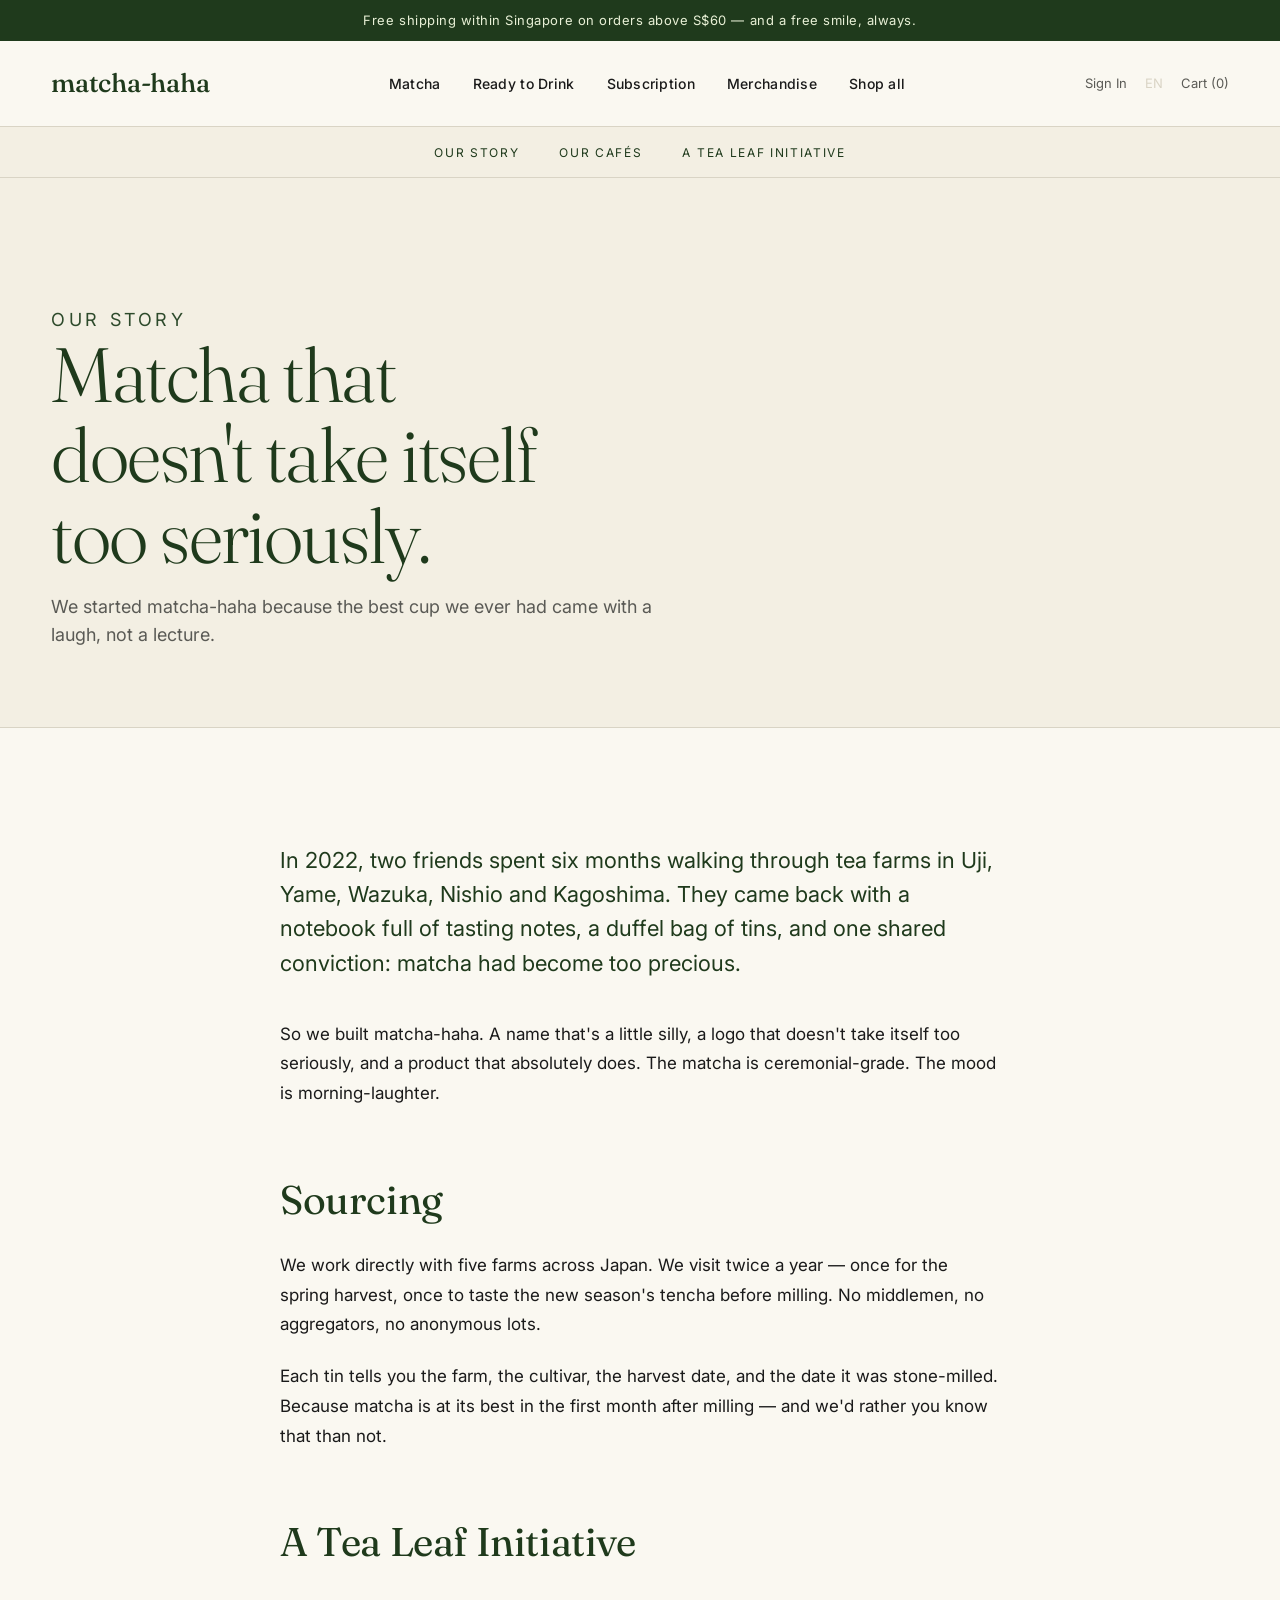
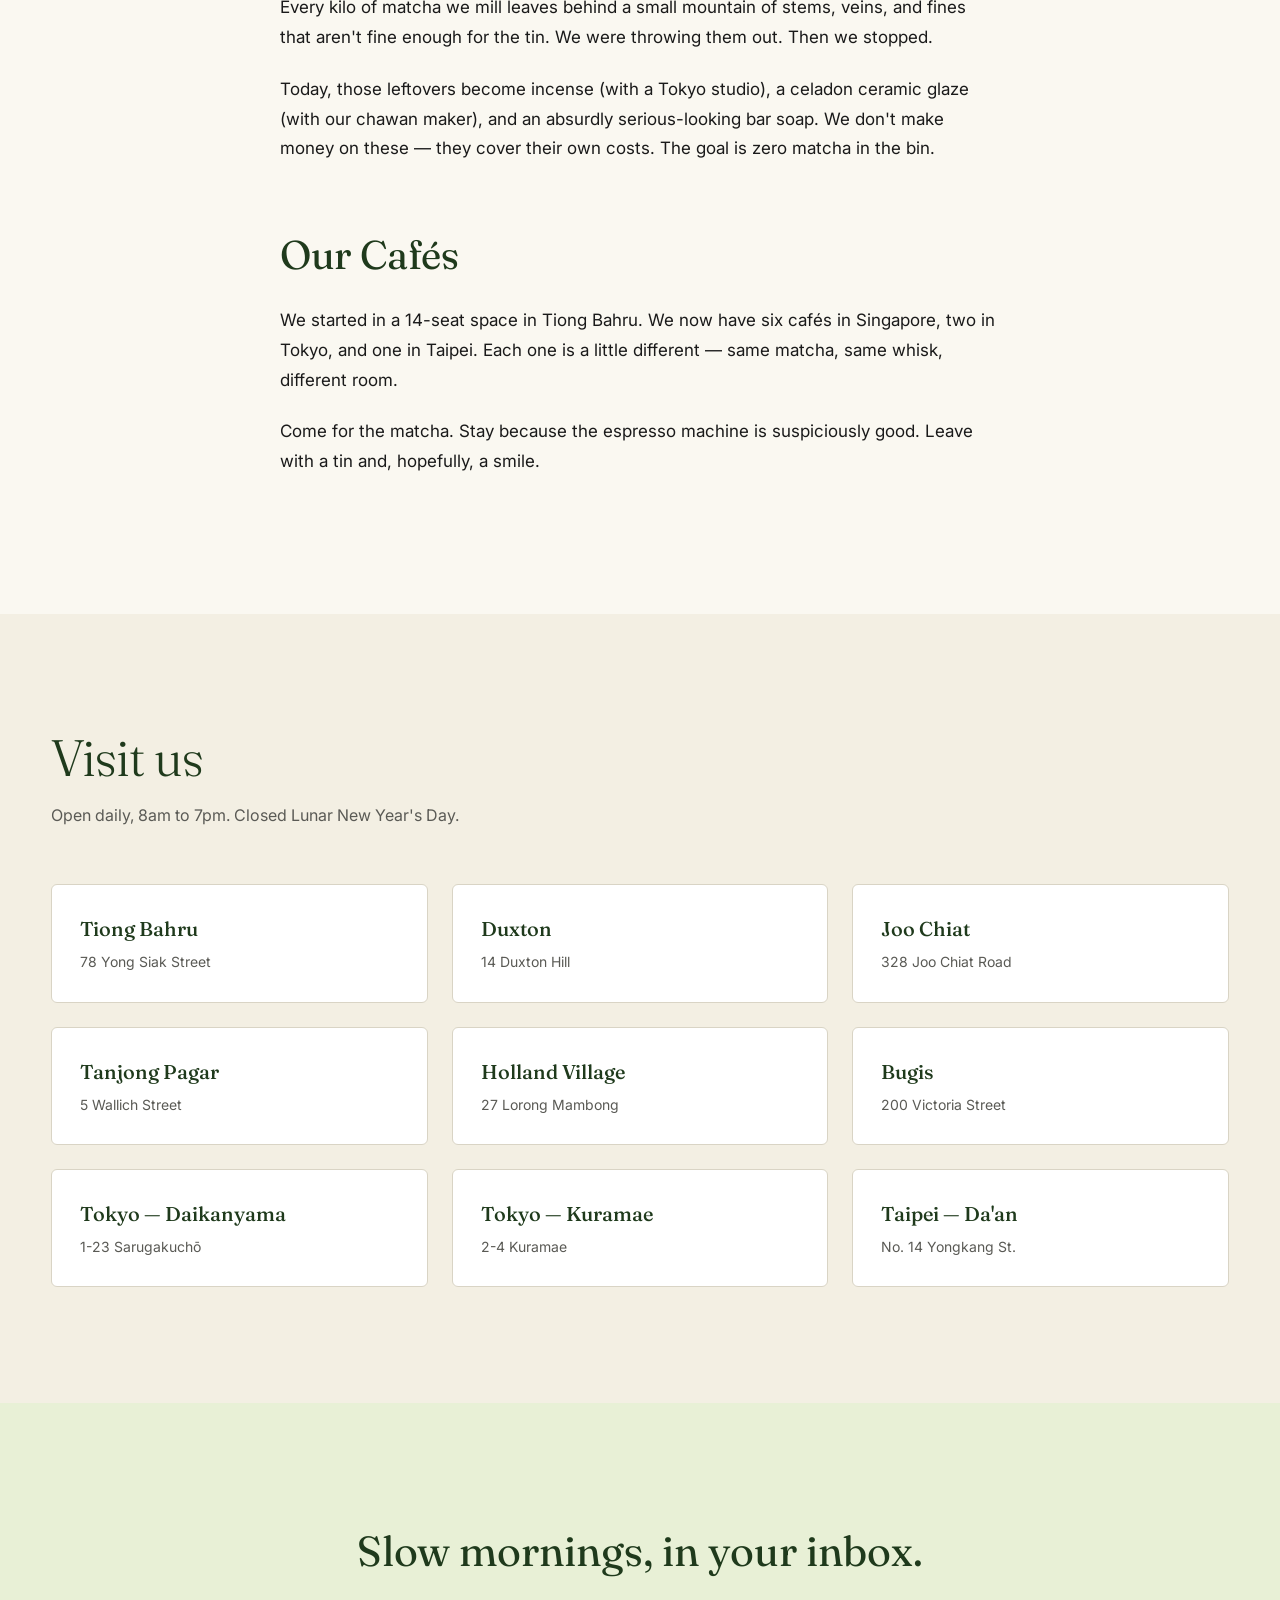
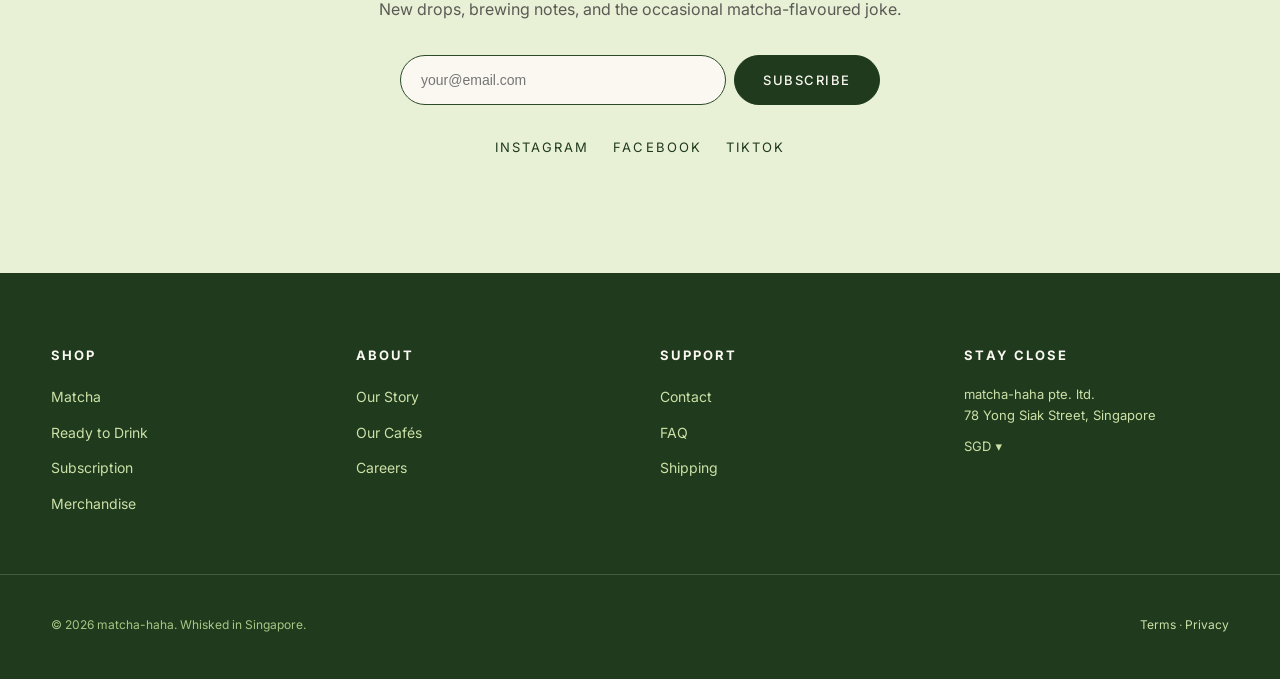
==== about.html @ e5ec3245 "first commit" ====
<!DOCTYPE html>
<html lang="en">
<head>
<meta charset="UTF-8" />
<meta name="viewport" content="width=device-width, initial-scale=1.0" />
<title>Our Story — matcha-haha</title>
<meta name="description" content="The story behind matcha-haha: sourcing, sustainability, and the cafés we call home." />
<link rel="preconnect" href="https://fonts.googleapis.com" />
<link rel="preconnect" href="https://fonts.gstatic.com" crossorigin />
<link href="https://fonts.googleapis.com/css2?family=Inter:wght@300;400;500;600;700&family=Fraunces:opsz,wght@9..144,300;9..144,400;9..144,500&display=swap" rel="stylesheet" />
<link rel="stylesheet" href="css/styles.css" />
</head>
<body>

<div class="announcement">
  <p>Free shipping within Singapore on orders above S$60 — and a free smile, always.</p>
</div>

<header class="site-header">
  <div class="container header-inner">
    <a href="index.html" class="logo">matcha-haha</a>
    <nav class="primary-nav" aria-label="Primary">
      <ul>
        <li><a href="shop.html">Matcha</a></li>
        <li><a href="shop.html#ready">Ready to Drink</a></li>
        <li><a href="subscriptions.html">Subscription</a></li>
        <li><a href="shop.html#merch">Merchandise</a></li>
        <li><a href="shop.html">Shop all</a></li>
      </ul>
    </nav>
    <div class="header-utils">
      <a id="auth-link" href="signin.html" class="util-link">Sign In</a>
      <span class="util-divider">EN</span>
      <a href="#" class="util-link cart">Cart (0)</a>
    </div>
  </div>
  <nav class="secondary-nav">
    <div class="container">
      <ul>
        <li><a href="about.html">Our Story</a></li>
        <li><a href="about.html#cafes">Our Cafés</a></li>
        <li><a href="about.html#sustainability">A Tea Leaf Initiative</a></li>
      </ul>
    </div>
  </nav>
</header>

<section class="page-header">
  <div class="container">
    <p class="eyebrow">Our Story</p>
    <h1>Matcha that<br/>doesn't take itself<br/>too seriously.</h1>
    <p>We started matcha-haha because the best cup we ever had came with a laugh, not a lecture.</p>
  </div>
</section>

<section class="section">
  <div class="container">
    <div class="prose">
      <p class="lead">In 2022, two friends spent six months walking through tea farms in Uji, Yame, Wazuka, Nishio and Kagoshima. They came back with a notebook full of tasting notes, a duffel bag of tins, and one shared conviction: matcha had become too precious.</p>

      <p>So we built matcha-haha. A name that's a little silly, a logo that doesn't take itself too seriously, and a product that absolutely does. The matcha is ceremonial-grade. The mood is morning-laughter.</p>

      <h2>Sourcing</h2>
      <p>We work directly with five farms across Japan. We visit twice a year — once for the spring harvest, once to taste the new season's tencha before milling. No middlemen, no aggregators, no anonymous lots.</p>
      <p>Each tin tells you the farm, the cultivar, the harvest date, and the date it was stone-milled. Because matcha is at its best in the first month after milling — and we'd rather you know that than not.</p>

      <h2 id="sustainability">A Tea Leaf Initiative</h2>
      <p>Every kilo of matcha we mill leaves behind a small mountain of stems, veins, and fines that aren't fine enough for the tin. We were throwing them out. Then we stopped.</p>
      <p>Today, those leftovers become incense (with a Tokyo studio), a celadon ceramic glaze (with our chawan maker), and an absurdly serious-looking bar soap. We don't make money on these — they cover their own costs. The goal is zero matcha in the bin.</p>

      <h2 id="cafes">Our Cafés</h2>
      <p>We started in a 14-seat space in Tiong Bahru. We now have six cafés in Singapore, two in Tokyo, and one in Taipei. Each one is a little different — same matcha, same whisk, different room.</p>
      <p>Come for the matcha. Stay because the espresso machine is suspiciously good. Leave with a tin and, hopefully, a smile.</p>
    </div>
  </div>
</section>

<section class="section section-alt" id="cafes-grid">
  <div class="container">
    <header class="section-head">
      <h2 class="section-title">Visit us</h2>
      <p class="section-sub">Open daily, 8am to 7pm. Closed Lunar New Year's Day.</p>
    </header>

    <div class="store-grid">
      <div class="store-card"><h4>Tiong Bahru</h4><p>78 Yong Siak Street</p></div>
      <div class="store-card"><h4>Duxton</h4><p>14 Duxton Hill</p></div>
      <div class="store-card"><h4>Joo Chiat</h4><p>328 Joo Chiat Road</p></div>
      <div class="store-card"><h4>Tanjong Pagar</h4><p>5 Wallich Street</p></div>
      <div class="store-card"><h4>Holland Village</h4><p>27 Lorong Mambong</p></div>
      <div class="store-card"><h4>Bugis</h4><p>200 Victoria Street</p></div>
      <div class="store-card"><h4>Tokyo — Daikanyama</h4><p>1-23 Sarugakuchō</p></div>
      <div class="store-card"><h4>Tokyo — Kuramae</h4><p>2-4 Kuramae</p></div>
      <div class="store-card"><h4>Taipei — Da'an</h4><p>No. 14 Yongkang St.</p></div>
    </div>
  </div>
</section>

<section class="newsletter">
  <div class="container">
    <h2>Slow mornings, in your inbox.</h2>
    <p>New drops, brewing notes, and the occasional matcha-flavoured joke.</p>
    <form class="newsletter-form" onsubmit="event.preventDefault(); alert('Subscribed! (demo)');">
      <input type="email" placeholder="your@email.com" required />
      <button type="submit" class="btn btn-primary">Subscribe</button>
    </form>
    <div class="socials">
      <a href="#">Instagram</a>
      <a href="#">Facebook</a>
      <a href="#">TikTok</a>
    </div>
  </div>
</section>

<footer class="site-footer">
  <div class="container footer-grid">
    <div>
      <h5>Shop</h5>
      <ul>
        <li><a href="shop.html">Matcha</a></li>
        <li><a href="shop.html#ready">Ready to Drink</a></li>
        <li><a href="subscriptions.html">Subscription</a></li>
        <li><a href="shop.html#merch">Merchandise</a></li>
      </ul>
    </div>
    <div>
      <h5>About</h5>
      <ul>
        <li><a href="about.html">Our Story</a></li>
        <li><a href="about.html#cafes">Our Cafés</a></li>
        <li><a href="#">Careers</a></li>
      </ul>
    </div>
    <div>
      <h5>Support</h5>
      <ul>
        <li><a href="#">Contact</a></li>
        <li><a href="#">FAQ</a></li>
        <li><a href="#">Shipping</a></li>
      </ul>
    </div>
    <div>
      <h5>Stay close</h5>
      <p class="muted">matcha-haha pte. ltd.<br/>78 Yong Siak Street, Singapore</p>
      <p class="muted">SGD ▾</p>
    </div>
  </div>
  <div class="container footer-bottom">
    <p>© 2026 matcha-haha. Whisked in Singapore.</p>
    <p><a href="#">Terms</a> · <a href="#">Privacy</a></p>
  </div>
</footer>

<script type="module" src="js/header.js"></script>
<script src="js/script.js"></script>
</body>
</html>
---- css/styles.css ----
/* ============================================
   matcha-haha — minimalist matcha brand site
   Inspired by alchemist.global layout
   ============================================ */

:root {
  --green-900: #1f3a1c;
  --green-700: #2d4a2b;
  --green-600: #3f6b3a;
  --green-500: #557b3b;
  --green-400: #7ea25a;
  --green-300: #a8c686;
  --green-200: #cde0a8;
  --green-100: #e8f0d6;
  --cream:     #faf8f1;
  --paper:     #f3efe3;
  --ink:       #1a1a1a;
  --ink-muted: #5a5a55;
  --line:      #d9d4c5;
  --white:     #ffffff;

  --font-sans:  'Inter', system-ui, -apple-system, sans-serif;
  --font-serif: 'Fraunces', Georgia, serif;

  --max-w: 1280px;
  --gutter: clamp(20px, 4vw, 56px);
}

/* ---------- Reset ---------- */
*, *::before, *::after { box-sizing: border-box; }
html, body { margin: 0; padding: 0; }
img { max-width: 100%; display: block; }
a { color: inherit; text-decoration: none; }
button { font: inherit; cursor: pointer; }
ul { list-style: none; padding: 0; margin: 0; }

body {
  font-family: var(--font-sans);
  font-size: 16px;
  line-height: 1.6;
  color: var(--ink);
  background: var(--cream);
  -webkit-font-smoothing: antialiased;
}

.container {
  max-width: var(--max-w);
  margin: 0 auto;
  padding: 0 var(--gutter);
}

/* ---------- Announcement ---------- */
.announcement {
  background: var(--green-900);
  color: var(--green-100);
  text-align: center;
  font-size: 13px;
  letter-spacing: 0.04em;
  padding: 10px 16px;
}
.announcement p { margin: 0; }

/* ---------- Header ---------- */
.site-header {
  background: var(--cream);
  border-bottom: 1px solid var(--line);
  position: sticky;
  top: 0;
  z-index: 100;
}
.header-inner {
  display: grid;
  grid-template-columns: auto 1fr auto;
  align-items: center;
  gap: 32px;
  padding: 22px var(--gutter);
}
.logo {
  font-family: var(--font-serif);
  font-size: 26px;
  font-weight: 500;
  letter-spacing: -0.01em;
  color: var(--green-900);
}
.primary-nav ul {
  display: flex;
  justify-content: center;
  gap: 32px;
}
.primary-nav a {
  font-size: 14px;
  font-weight: 500;
  letter-spacing: 0.02em;
  color: var(--ink);
  position: relative;
}
.primary-nav a:hover { color: var(--green-700); }
.primary-nav a:hover::after {
  content: '';
  position: absolute;
  left: 0; right: 0; bottom: -6px;
  height: 1.5px;
  background: var(--green-700);
}
.header-utils {
  display: flex;
  align-items: center;
  gap: 18px;
  font-size: 13px;
  color: var(--ink-muted);
}
.util-link:hover { color: var(--green-700); }
.util-divider { color: var(--line); }

.secondary-nav {
  border-top: 1px solid var(--line);
  background: var(--paper);
}
.secondary-nav ul {
  display: flex;
  justify-content: center;
  gap: 40px;
  padding: 12px 0;
}
.secondary-nav a {
  font-size: 12px;
  text-transform: uppercase;
  letter-spacing: 0.14em;
  color: var(--ink-muted);
}
.secondary-nav a:hover { color: var(--green-700); }

/* ---------- Hero ---------- */
.hero {
  position: relative;
  min-height: 78vh;
  display: flex;
  align-items: center;
  background:
    radial-gradient(ellipse at 70% 30%, rgba(168,198,134,0.55), transparent 60%),
    radial-gradient(ellipse at 20% 70%, rgba(63,107,58,0.4), transparent 55%),
    linear-gradient(180deg, var(--green-200), var(--green-400) 100%);
  color: var(--white);
  overflow: hidden;
}
.hero::before {
  content: '';
  position: absolute;
  inset: 0;
  background: radial-gradient(circle at 50% 50%, transparent 0%, rgba(31,58,28,0.35) 100%);
  pointer-events: none;
}
.hero-inner {
  position: relative;
  max-width: var(--max-w);
  margin: 0 auto;
  padding: 80px var(--gutter);
  width: 100%;
}
.hero-eyebrow {
  font-size: 13px;
  text-transform: uppercase;
  letter-spacing: 0.2em;
  margin: 0 0 24px;
  opacity: 0.9;
}
.hero-title {
  font-family: var(--font-serif);
  font-weight: 300;
  font-size: clamp(36px, 5.5vw, 72px);
  line-height: 1.08;
  letter-spacing: -0.02em;
  margin: 0 0 40px;
  max-width: 900px;
}

/* ---------- Buttons ---------- */
.btn {
  display: inline-block;
  padding: 14px 28px;
  font-size: 13px;
  font-weight: 500;
  letter-spacing: 0.12em;
  text-transform: uppercase;
  border-radius: 999px;
  border: 1.5px solid transparent;
  transition: all 0.2s ease;
  cursor: pointer;
}
.btn-primary {
  background: var(--green-900);
  color: var(--cream);
  border-color: var(--green-900);
}
.btn-primary:hover {
  background: var(--green-700);
  border-color: var(--green-700);
}
.btn-ghost {
  background: transparent;
  border-color: var(--ink);
  color: var(--ink);
}
.btn-ghost:hover {
  background: var(--ink);
  color: var(--cream);
}
.btn-light {
  background: var(--cream);
  color: var(--green-900);
  border-color: var(--cream);
}
.btn-light:hover {
  background: var(--green-100);
  border-color: var(--green-100);
}

/* ---------- Sections ---------- */
.section {
  padding: clamp(64px, 9vw, 120px) 0;
}
.section-alt { background: var(--paper); }
.section-dark {
  background: var(--green-900);
  color: var(--cream);
}
.section-dark .section-title { color: var(--cream); }

.section-head {
  margin-bottom: 56px;
  max-width: 720px;
}
.section-head.center {
  margin-left: auto;
  margin-right: auto;
  text-align: center;
}
.section-title {
  font-family: var(--font-serif);
  font-weight: 300;
  font-size: clamp(30px, 4vw, 52px);
  line-height: 1.12;
  letter-spacing: -0.02em;
  color: var(--green-900);
  margin: 0 0 16px;
}
.section-title.light { color: var(--cream); }
.section-sub {
  font-size: 16px;
  color: var(--ink-muted);
  margin: 0;
  max-width: 560px;
}
.eyebrow {
  font-size: 12px;
  text-transform: uppercase;
  letter-spacing: 0.2em;
  color: var(--green-700);
  margin: 0 0 16px;
}
.eyebrow.light { color: var(--green-300); }
.section-cta { margin-top: 56px; text-align: center; }

/* ---------- Product Grid ---------- */
.product-grid {
  display: grid;
  grid-template-columns: repeat(3, 1fr);
  gap: 48px 32px;
}
.product-card {
  display: flex;
  flex-direction: column;
}
.product-image {
  aspect-ratio: 1 / 1;
  border-radius: 4px;
  margin-bottom: 20px;
  background: var(--green-200);
  position: relative;
  overflow: hidden;
}
.product-image::after {
  content: '';
  position: absolute;
  inset: 0;
  background:
    radial-gradient(circle at 30% 30%, rgba(255,255,255,0.15), transparent 50%),
    radial-gradient(circle at 70% 80%, rgba(0,0,0,0.15), transparent 50%);
}
.product-origin {
  font-size: 12px;
  text-transform: uppercase;
  letter-spacing: 0.14em;
  color: var(--ink-muted);
  margin: 0 0 8px;
}
.product-name {
  font-family: var(--font-serif);
  font-weight: 400;
  font-size: 24px;
  letter-spacing: -0.01em;
  margin: 0 0 8px;
  color: var(--green-900);
}
.product-notes {
  font-style: italic;
  color: var(--green-700);
  margin: 0 0 12px;
  font-size: 14px;
}
.product-desc {
  font-size: 14px;
  color: var(--ink-muted);
  line-height: 1.55;
  margin: 0 0 16px;
}
.product-price {
  font-size: 15px;
  font-weight: 500;
  margin: auto 0 0;
  color: var(--ink);
}

/* ---------- Split Sections ---------- */
.split {
  display: grid;
  grid-template-columns: 1fr 1fr;
  gap: clamp(40px, 6vw, 96px);
  align-items: center;
}
.split.reverse .split-image { order: 1; }
.split-text p { color: var(--ink-muted); max-width: 480px; margin-bottom: 32px; }
.split-image {
  aspect-ratio: 4 / 3;
  border-radius: 6px;
  position: relative;
  overflow: hidden;
}
.split-image::after {
  content: '';
  position: absolute;
  inset: 0;
  background:
    radial-gradient(circle at 20% 30%, rgba(255,255,255,0.2), transparent 55%),
    radial-gradient(circle at 80% 80%, rgba(0,0,0,0.2), transparent 55%);
}

/* ---------- Subscription Grid ---------- */
.sub-grid {
  display: grid;
  grid-template-columns: 1fr 1fr;
  gap: 32px;
  max-width: 920px;
  margin: 0 auto;
}
.sub-card {
  background: rgba(255,255,255,0.05);
  border: 1px solid rgba(232,240,214,0.18);
  border-radius: 10px;
  padding: 48px 40px;
  text-align: center;
}
.sub-card h3 {
  font-family: var(--font-serif);
  font-weight: 400;
  font-size: 28px;
  margin: 0 0 16px;
}
.sub-card p {
  color: var(--green-200);
  font-size: 15px;
  margin: 0 0 16px;
}
.sub-price {
  font-size: 14px !important;
  color: var(--green-100) !important;
  margin-bottom: 28px !important;
  letter-spacing: 0.04em;
}

/* ---------- Store Grid ---------- */
.store-grid {
  display: grid;
  grid-template-columns: repeat(3, 1fr);
  gap: 24px;
}
.store-card {
  border: 1px solid var(--line);
  border-radius: 6px;
  padding: 28px;
  background: var(--white);
  transition: all 0.2s ease;
}
.store-card:hover {
  border-color: var(--green-700);
  transform: translateY(-2px);
}
.store-card h4 {
  font-family: var(--font-serif);
  font-weight: 500;
  font-size: 20px;
  margin: 0 0 6px;
  color: var(--green-900);
}
.store-card p {
  font-size: 14px;
  color: var(--ink-muted);
  margin: 0;
}

/* ---------- Newsletter ---------- */
.newsletter {
  background: var(--green-100);
  padding: clamp(64px, 9vw, 120px) 0;
  text-align: center;
}
.newsletter h2 {
  font-family: var(--font-serif);
  font-weight: 400;
  font-size: clamp(28px, 3.5vw, 42px);
  color: var(--green-900);
  margin: 0 0 12px;
}
.newsletter p {
  color: var(--ink-muted);
  margin: 0 0 32px;
}
.newsletter-form {
  display: flex;
  justify-content: center;
  gap: 8px;
  max-width: 480px;
  margin: 0 auto 32px;
}
.newsletter-form input {
  flex: 1;
  padding: 14px 20px;
  font-size: 14px;
  border: 1.5px solid var(--green-700);
  border-radius: 999px;
  background: var(--cream);
  color: var(--ink);
  outline: none;
}
.newsletter-form input:focus { border-color: var(--green-900); }
.socials {
  display: flex;
  justify-content: center;
  gap: 24px;
  font-size: 13px;
  text-transform: uppercase;
  letter-spacing: 0.16em;
  color: var(--green-900);
}
.socials a:hover { color: var(--green-600); }

/* ---------- Footer ---------- */
.site-footer {
  background: var(--green-900);
  color: var(--green-100);
  padding: 72px 0 32px;
}
.footer-grid {
  display: grid;
  grid-template-columns: repeat(4, 1fr);
  gap: 40px;
  padding-bottom: 48px;
  border-bottom: 1px solid rgba(232,240,214,0.18);
}
.footer-grid h5 {
  font-size: 13px;
  text-transform: uppercase;
  letter-spacing: 0.16em;
  margin: 0 0 18px;
  color: var(--cream);
}
.footer-grid ul li { margin-bottom: 10px; }
.footer-grid a {
  color: var(--green-200);
  font-size: 14px;
}
.footer-grid a:hover { color: var(--cream); }
.muted {
  color: var(--green-200);
  font-size: 13px;
  margin: 0 0 10px;
  line-height: 1.6;
}
.footer-bottom {
  display: flex;
  justify-content: space-between;
  align-items: center;
  padding-top: 28px;
  font-size: 12px;
  color: var(--green-300);
}
.footer-bottom a { color: var(--green-200); }
.footer-bottom a:hover { color: var(--cream); }

/* ---------- Page header (interior pages) ---------- */
.page-header {
  padding: clamp(72px, 10vw, 140px) 0 clamp(40px, 6vw, 80px);
  background: var(--paper);
  border-bottom: 1px solid var(--line);
}
.page-header .eyebrow { color: var(--green-700); }
.page-header h1 {
  font-family: var(--font-serif);
  font-weight: 300;
  font-size: clamp(40px, 6vw, 80px);
  line-height: 1.05;
  letter-spacing: -0.02em;
  color: var(--green-900);
  margin: 0 0 16px;
  max-width: 900px;
}
.page-header p {
  font-size: 18px;
  color: var(--ink-muted);
  max-width: 640px;
  margin: 0;
}

/* ---------- Long-form / about ---------- */
.prose {
  max-width: 720px;
  margin: 0 auto;
  font-size: 17px;
  line-height: 1.75;
  color: var(--ink);
}
.prose h2 {
  font-family: var(--font-serif);
  font-weight: 400;
  font-size: clamp(28px, 3.5vw, 40px);
  color: var(--green-900);
  margin: 56px 0 16px;
  letter-spacing: -0.01em;
}
.prose p { margin: 0 0 22px; }
.prose .lead {
  font-size: 22px;
  line-height: 1.55;
  color: var(--green-900);
  margin-bottom: 40px;
}

/* ---------- Subscription detail (subs page) ---------- */
.sub-detail-grid {
  display: grid;
  grid-template-columns: 1fr 1fr;
  gap: 40px;
}
.sub-detail-card {
  background: var(--cream);
  border: 1px solid var(--line);
  border-radius: 10px;
  padding: 48px 40px;
}
.sub-detail-card h3 {
  font-family: var(--font-serif);
  font-weight: 400;
  font-size: 32px;
  margin: 0 0 12px;
  color: var(--green-900);
}
.sub-detail-card .sub-price {
  color: var(--ink) !important;
  font-size: 16px !important;
  margin: 8px 0 24px !important;
}
.sub-detail-card ul {
  margin: 24px 0 32px;
}
.sub-detail-card ul li {
  padding: 10px 0 10px 24px;
  border-bottom: 1px solid var(--line);
  font-size: 15px;
  position: relative;
  color: var(--ink);
}
.sub-detail-card ul li::before {
  content: '✿';
  position: absolute;
  left: 0;
  color: var(--green-500);
}

/* How-it-works */
.steps {
  display: grid;
  grid-template-columns: repeat(3, 1fr);
  gap: 32px;
}
.step {
  text-align: center;
  padding: 32px 16px;
}
.step .step-num {
  font-family: var(--font-serif);
  font-size: 56px;
  color: var(--green-400);
  line-height: 1;
  margin-bottom: 16px;
}
.step h4 {
  font-family: var(--font-serif);
  font-weight: 500;
  font-size: 22px;
  margin: 0 0 8px;
  color: var(--green-900);
}
.step p {
  font-size: 14px;
  color: var(--ink-muted);
  margin: 0;
}

/* Shop categories nav */
.shop-cats {
  display: flex;
  gap: 32px;
  padding: 24px 0;
  border-bottom: 1px solid var(--line);
  overflow-x: auto;
}
.shop-cats a {
  font-size: 13px;
  text-transform: uppercase;
  letter-spacing: 0.14em;
  color: var(--ink-muted);
  white-space: nowrap;
}
.shop-cats a:hover, .shop-cats a.active { color: var(--green-900); }

/* ---------- Auth Pages ---------- */
.auth-page {
  min-height: calc(100vh - 80px);
  display: flex;
  align-items: flex-start;
  justify-content: center;
  padding: clamp(40px, 8vw, 96px) var(--gutter);
  background: var(--paper);
}
.auth-card {
  width: 100%;
  max-width: 440px;
  background: var(--cream);
  border: 1px solid var(--line);
  border-radius: 10px;
  padding: 48px 40px;
}
.auth-card h1 {
  font-family: var(--font-serif);
  font-weight: 400;
  font-size: 36px;
  line-height: 1.1;
  letter-spacing: -0.01em;
  color: var(--green-900);
  margin: 0 0 28px;
}
.auth-card .eyebrow { margin-top: 0; }

.oauth-row {
  display: flex;
  flex-direction: column;
  gap: 10px;
  margin-bottom: 24px;
}
.oauth-btn {
  display: flex;
  align-items: center;
  justify-content: center;
  gap: 12px;
  width: 100%;
  padding: 14px 20px;
  font-size: 14px;
  font-weight: 500;
  border: 1.5px solid var(--ink);
  background: var(--cream);
  color: var(--ink);
  border-radius: 999px;
  cursor: pointer;
  transition: all 0.2s ease;
}
.oauth-btn:hover {
  background: var(--ink);
  color: var(--cream);
}
.oauth-icon {
  width: 22px;
  height: 22px;
  display: inline-flex;
  align-items: center;
  justify-content: center;
  background: var(--green-100);
  color: var(--green-900);
  border-radius: 50%;
  font-weight: 700;
  font-size: 13px;
}
.oauth-btn:hover .oauth-icon {
  background: var(--cream);
  color: var(--green-900);
}

.auth-divider {
  position: relative;
  text-align: center;
  margin: 20px 0;
  color: var(--ink-muted);
  font-size: 12px;
  text-transform: uppercase;
  letter-spacing: 0.18em;
}
.auth-divider::before,
.auth-divider::after {
  content: '';
  position: absolute;
  top: 50%;
  width: 38%;
  height: 1px;
  background: var(--line);
}
.auth-divider::before { left: 0; }
.auth-divider::after { right: 0; }
.auth-divider span { background: var(--cream); padding: 0 12px; }

.auth-form {
  display: flex;
  flex-direction: column;
  gap: 16px;
}
.auth-form label {
  display: flex;
  flex-direction: column;
  gap: 6px;
}
.auth-form label > span {
  font-size: 13px;
  color: var(--ink);
  font-weight: 500;
}
.auth-form input {
  padding: 12px 14px;
  font-size: 15px;
  font-family: inherit;
  border: 1.5px solid var(--line);
  border-radius: 6px;
  background: var(--white);
  outline: none;
  transition: border-color 0.15s ease;
}
.auth-form input:focus {
  border-color: var(--green-700);
}
.auth-form .btn { margin-top: 8px; }

.auth-error {
  background: #fde7e3;
  color: #8a2c1d;
  padding: 10px 14px;
  border-radius: 6px;
  font-size: 14px;
  margin: 0;
}
.auth-ok {
  background: var(--green-100);
  color: var(--green-900);
  padding: 10px 14px;
  border-radius: 6px;
  font-size: 14px;
  margin: 0;
}
.auth-helper {
  text-align: center;
  font-size: 13px;
  margin: 8px 0 0;
}
.auth-helper a { color: var(--green-700); text-decoration: underline; }
.auth-foot {
  text-align: center;
  margin: 28px 0 0;
  font-size: 14px;
  color: var(--ink-muted);
}
.auth-foot a { color: var(--green-700); font-weight: 500; }

/* ---------- Header authed state ---------- */
#auth-link.authed {
  color: var(--green-700);
  font-weight: 500;
}
#signout-link {
  color: var(--ink-muted);
}

/* ---------- Account dashboard ---------- */
.account-tabs {
  display: flex;
  flex-wrap: wrap;
  gap: 8px 4px;
  padding: 20px 0;
  border-bottom: 1px solid var(--line);
}
.account-tabs a {
  font-size: 13px;
  text-transform: uppercase;
  letter-spacing: 0.14em;
  color: var(--ink-muted);
  padding: 8px 14px;
  border-radius: 999px;
  transition: all 0.15s ease;
}
.account-tabs a:hover { color: var(--green-900); background: var(--paper); }
.account-tabs a.active {
  color: var(--cream);
  background: var(--green-900);
}
.account-tabs a.signout {
  margin-left: auto;
  color: var(--ink-muted);
}
.account-tabs a.signout:hover { color: #8a2c1d; }

.account-panel { display: none; }
.account-panel.active { display: block; }

.profile-grid {
  display: grid;
  grid-template-columns: repeat(2, 1fr);
  gap: 32px;
  max-width: 640px;
}
.profile-grid p:not(.eyebrow) {
  margin: 0;
  font-size: 17px;
  color: var(--ink);
}

.order-row, .sub-row, .fav-row {
  display: grid;
  grid-template-columns: 1fr auto auto;
  gap: 24px;
  align-items: center;
  padding: 20px 0;
  border-bottom: 1px solid var(--line);
}
.sub-row { grid-template-columns: 1fr auto; }
.fav-row { grid-template-columns: 1fr auto; }
.order-row p, .sub-row p, .fav-row p { margin: 0; }
.order-id {
  font-family: var(--font-serif);
  font-size: 18px;
  color: var(--green-900);
}
.order-status {
  font-size: 12px;
  text-transform: uppercase;
  letter-spacing: 0.14em;
  color: var(--green-700);
  background: var(--green-100);
  padding: 4px 12px;
  border-radius: 999px;
}
.order-total { font-weight: 500; font-size: 16px; }
.sub-row h4 {
  font-family: var(--font-serif);
  font-weight: 500;
  font-size: 20px;
  margin: 0 0 4px;
  color: var(--green-900);
}

/* ---------- Responsive ---------- */
@media (max-width: 960px) {
  .header-inner { grid-template-columns: auto auto; }
  .primary-nav { display: none; }
  .secondary-nav ul { gap: 20px; flex-wrap: wrap; justify-content: flex-start; }
  .product-grid { grid-template-columns: repeat(2, 1fr); }
  .split, .sub-grid, .sub-detail-grid { grid-template-columns: 1fr; }
  .split.reverse .split-image { order: 0; }
  .store-grid { grid-template-columns: repeat(2, 1fr); }
  .footer-grid { grid-template-columns: repeat(2, 1fr); }
  .steps { grid-template-columns: 1fr; }
  .hero { min-height: 60vh; }
}

@media (max-width: 560px) {
  .product-grid, .store-grid, .footer-grid { grid-template-columns: 1fr; }
  .newsletter-form { flex-direction: column; }
  .newsletter-form input { width: 100%; }
  .footer-bottom { flex-direction: column; gap: 12px; text-align: center; }
  .auth-card { padding: 32px 24px; }
  .profile-grid { grid-template-columns: 1fr; gap: 20px; }
  .order-row { grid-template-columns: 1fr auto; }
  .order-status { grid-column: 1 / -1; justify-self: start; }
  .account-tabs a.signout { margin-left: 0; }
}
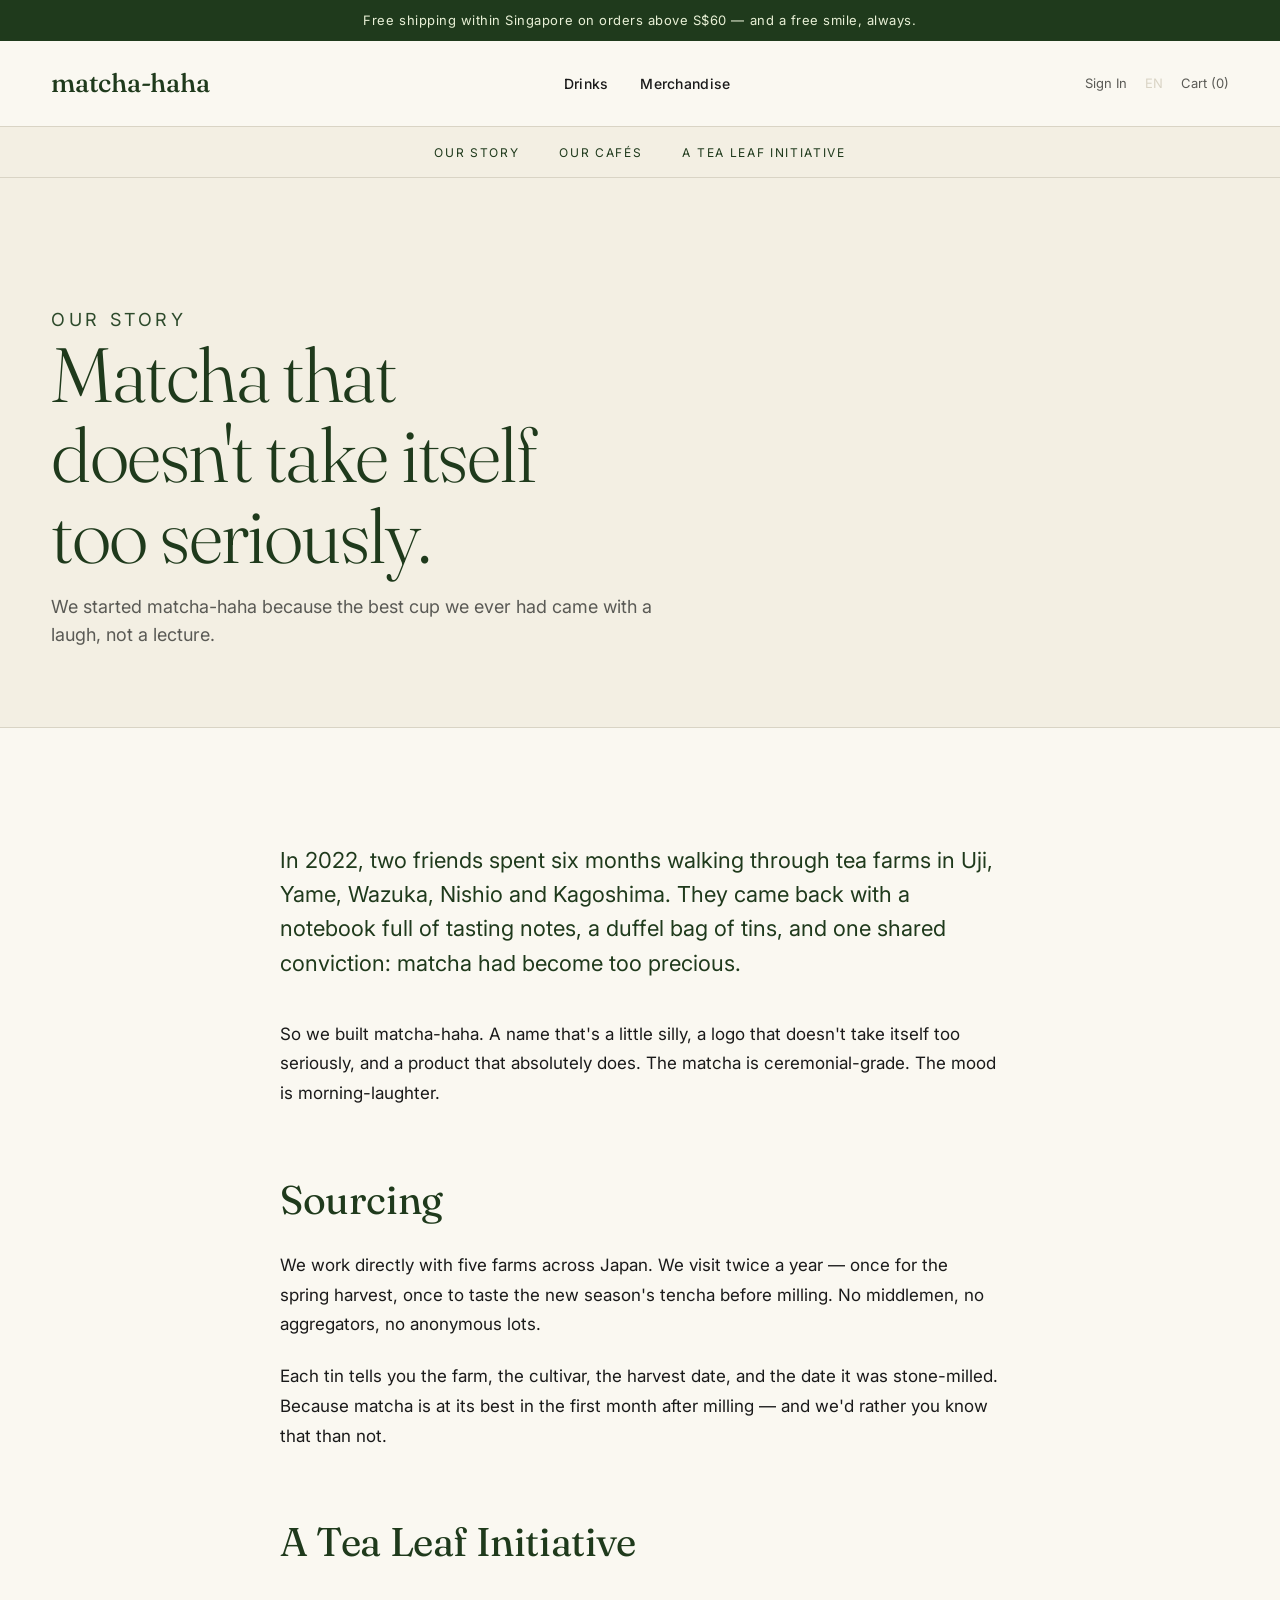
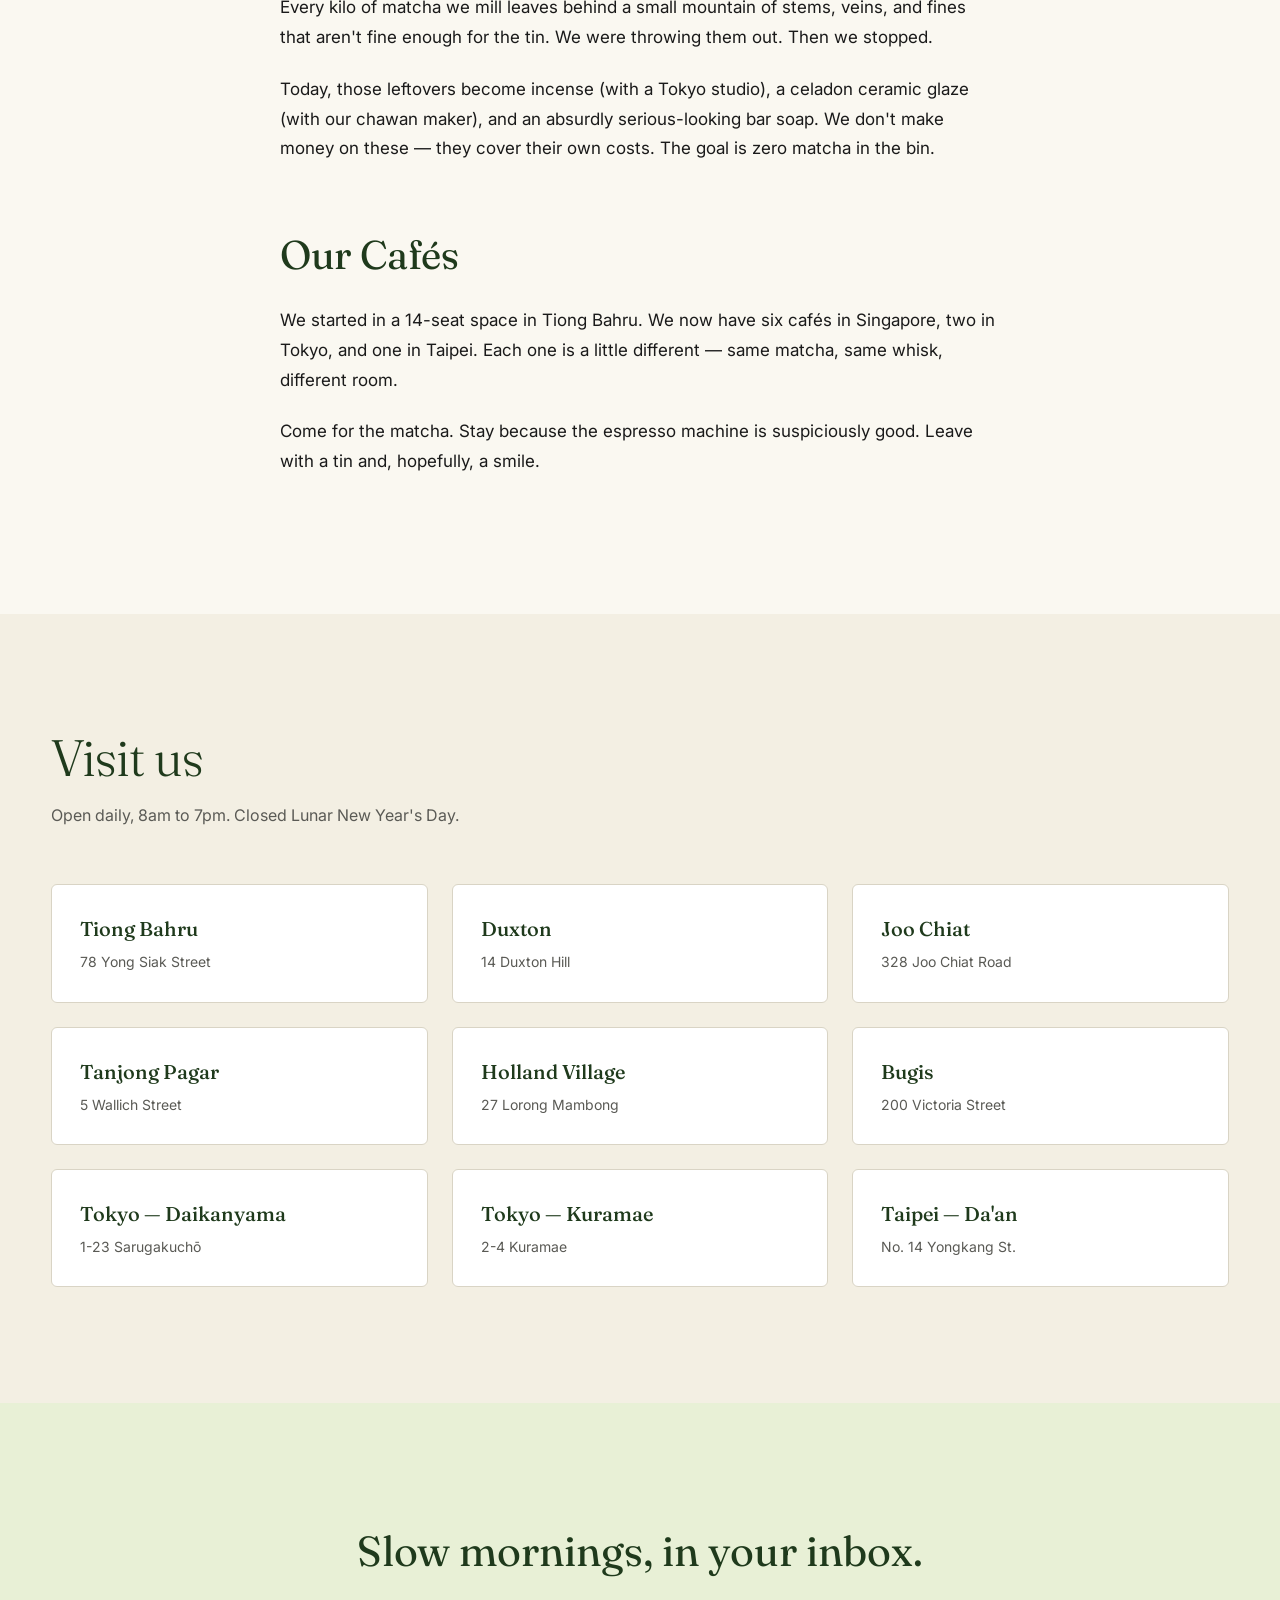
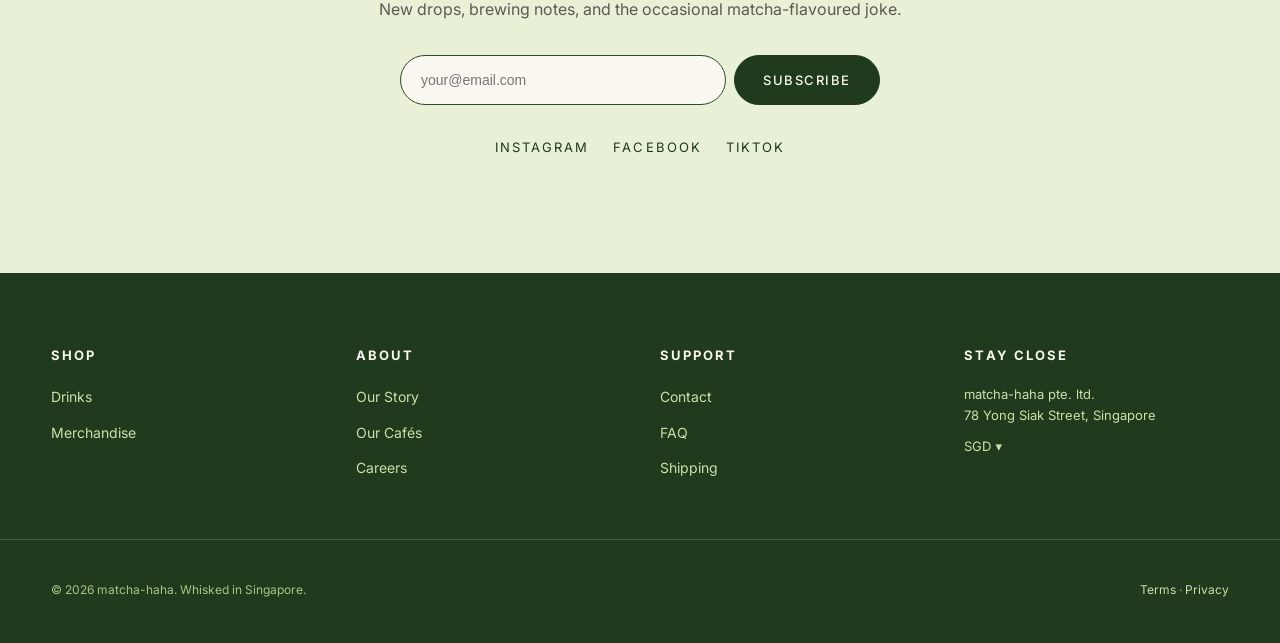
==== commit 0cccd973: "updated menus" ====
--- a/about.html
+++ b/about.html
@@ -21,11 +21,8 @@
     <a href="index.html" class="logo">matcha-haha</a>
     <nav class="primary-nav" aria-label="Primary">
       <ul>
-        <li><a href="shop.html">Matcha</a></li>
-        <li><a href="shop.html#ready">Ready to Drink</a></li>
-        <li><a href="subscriptions.html">Subscription</a></li>
+        <li><a href="shop.html#drinks">Drinks</a></li>
         <li><a href="shop.html#merch">Merchandise</a></li>
-        <li><a href="shop.html">Shop all</a></li>
       </ul>
     </nav>
     <div class="header-utils">
@@ -117,9 +114,7 @@
     <div>
       <h5>Shop</h5>
       <ul>
-        <li><a href="shop.html">Matcha</a></li>
-        <li><a href="shop.html#ready">Ready to Drink</a></li>
-        <li><a href="subscriptions.html">Subscription</a></li>
+        <li><a href="shop.html#drinks">Drinks</a></li>
         <li><a href="shop.html#merch">Merchandise</a></li>
       </ul>
     </div>
--- a/css/styles.css
+++ b/css/styles.css
@@ -545,47 +545,6 @@
   margin-bottom: 40px;
 }
 
-/* ---------- Subscription detail (subs page) ---------- */
-.sub-detail-grid {
-  display: grid;
-  grid-template-columns: 1fr 1fr;
-  gap: 40px;
-}
-.sub-detail-card {
-  background: var(--cream);
-  border: 1px solid var(--line);
-  border-radius: 10px;
-  padding: 48px 40px;
-}
-.sub-detail-card h3 {
-  font-family: var(--font-serif);
-  font-weight: 400;
-  font-size: 32px;
-  margin: 0 0 12px;
-  color: var(--green-900);
-}
-.sub-detail-card .sub-price {
-  color: var(--ink) !important;
-  font-size: 16px !important;
-  margin: 8px 0 24px !important;
-}
-.sub-detail-card ul {
-  margin: 24px 0 32px;
-}
-.sub-detail-card ul li {
-  padding: 10px 0 10px 24px;
-  border-bottom: 1px solid var(--line);
-  font-size: 15px;
-  position: relative;
-  color: var(--ink);
-}
-.sub-detail-card ul li::before {
-  content: '✿';
-  position: absolute;
-  left: 0;
-  color: var(--green-500);
-}
-
 /* How-it-works */
 .steps {
   display: grid;
@@ -878,7 +837,7 @@
   .primary-nav { display: none; }
   .secondary-nav ul { gap: 20px; flex-wrap: wrap; justify-content: flex-start; }
   .product-grid { grid-template-columns: repeat(2, 1fr); }
-  .split, .sub-grid, .sub-detail-grid { grid-template-columns: 1fr; }
+  .split, .sub-grid { grid-template-columns: 1fr; }
   .split.reverse .split-image { order: 0; }
   .store-grid { grid-template-columns: repeat(2, 1fr); }
   .footer-grid { grid-template-columns: repeat(2, 1fr); }
